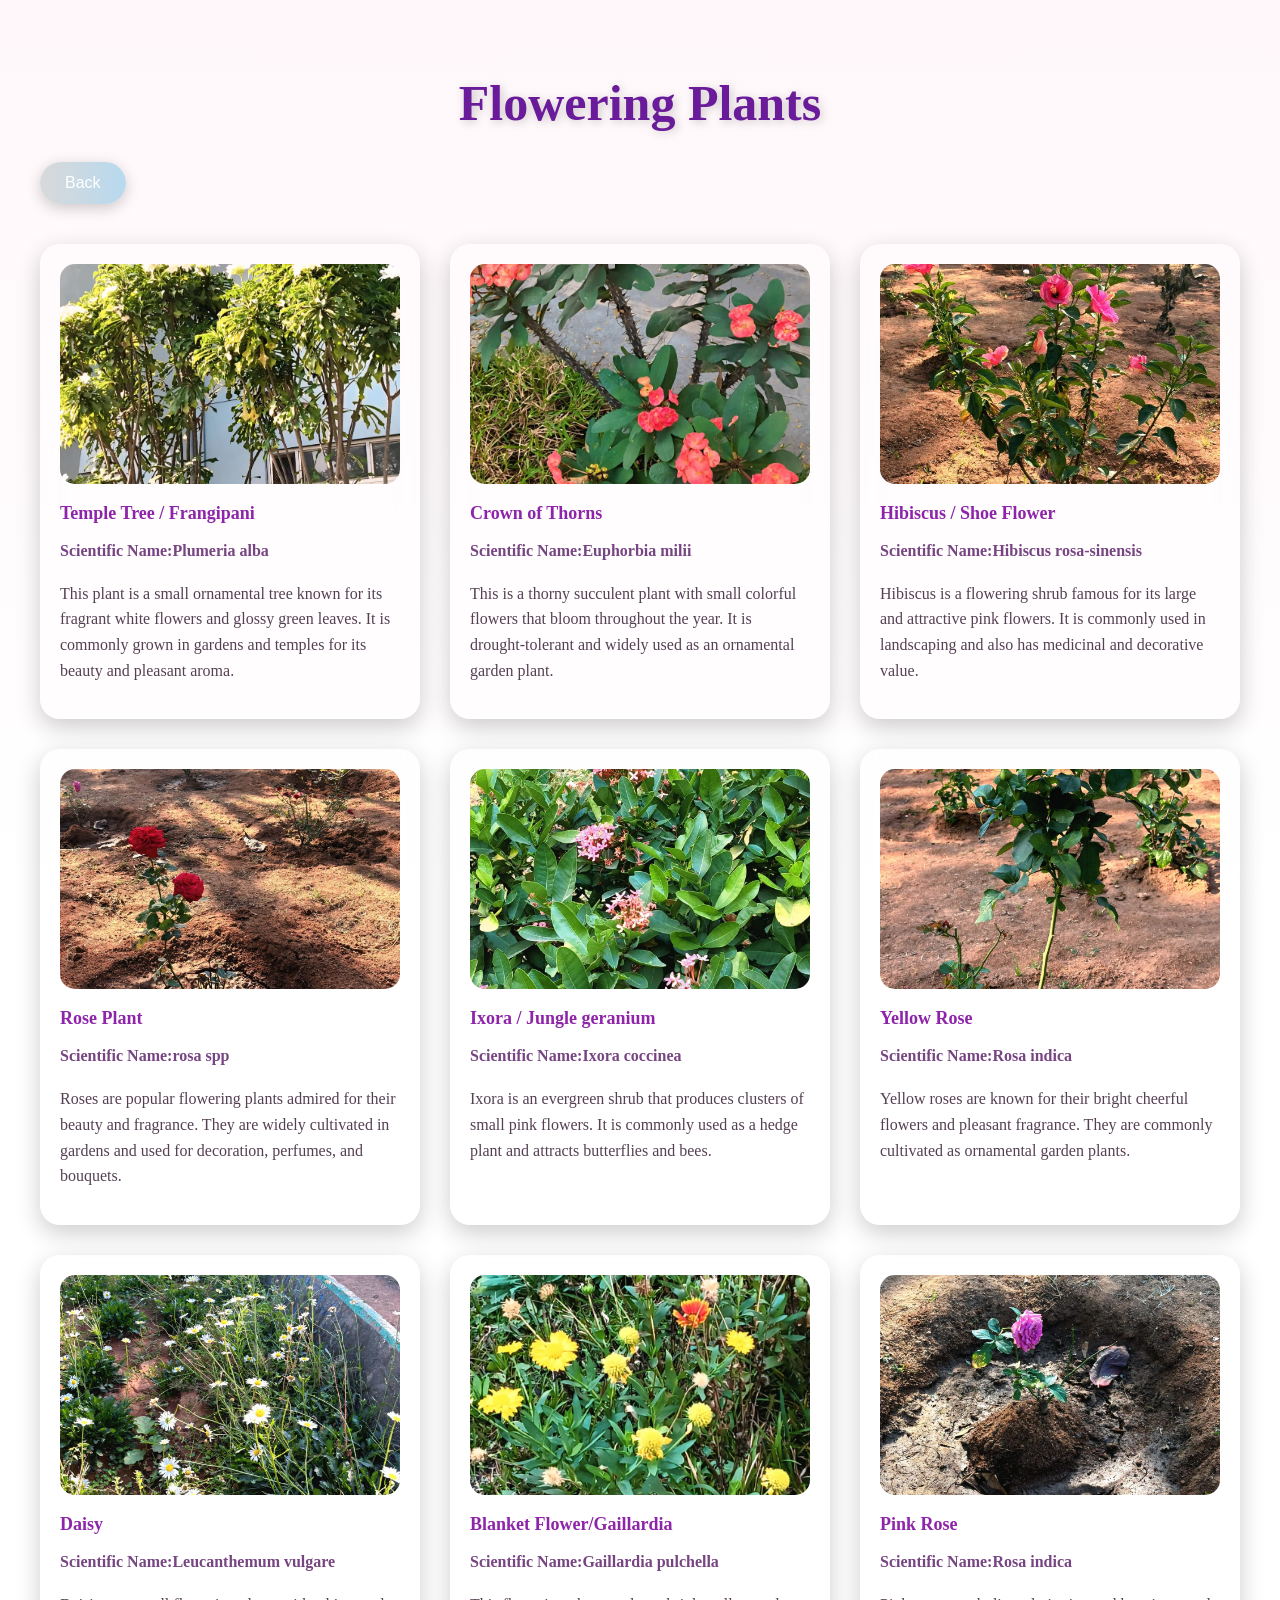
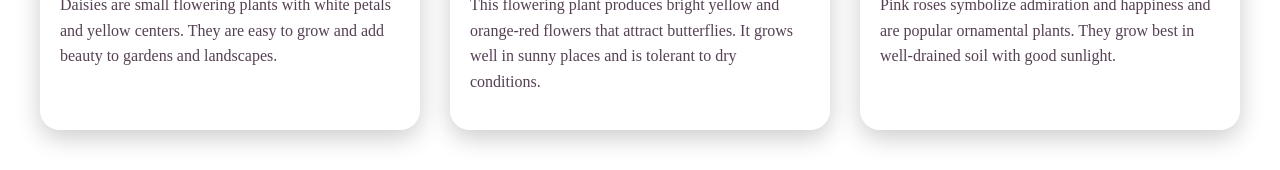
==== flowering.html @ 228ea23a "Add new project files" ====
<!DOCTYPE html>
<html lang="en">

<head>
    <meta charset="UTF-8">
    <meta name="viewport" content="width=device-width, initial-scale=1.0">
    <title>Flowering Plants</title>

    <style>

        body{
    margin:0;
    padding:40px;
    font-family:cursive;

    background:
    linear-gradient(rgba(255,240,245,0.5),
    rgba(255,255,255,0.5)),
    url("https://images.unsplash.com/photo-1490750967868-88aa4486c946?q=80&w=1974&auto=format&fit=crop");

    background-size:cover;
    background-position:center;
    background-attachment:fixed;
}
        h1{
    text-align:center;
    font-size:50px;
    color:#6a1b9a;
    margin-bottom:30px;
    text-shadow:2px 2px 10px rgba(0,0,0,0.2);
}
       .gallery{
    display:grid;
    grid-template-columns:repeat(auto-fit,minmax(280px,1fr));
    gap:30px;
}

        .plant-box{
    background:rgba(255,255,255,0.25);
    backdrop-filter:blur(10px);

    border-radius:20px;
    padding:20px;

    box-shadow:0 8px 25px rgba(0,0,0,0.2);

    transition:0.4s;
}
.plant-box:hover{
    transform:translateY(-10px) scale(1.02);
}
        .plant-box img{
    width:100%;
    height:220px;
    object-fit:cover;
    border-radius:15px;
}
.plant-box h3{
    font-size:large;
    color:#8e24aa;
    margin-top:15px;
}
.plant-box h4{
    color:#764582;
    margin-top:15px;
}

.plant-box p{
    color:#554053;
    line-height:1.6;
}
        .back button{
    padding:12px 25px;
    border:none;
    border-radius:30px;
    margin-bottom:40px;
    background:linear-gradient(to right,#d8d9d9,#b7d9ef);

    color:white;
    font-size:16px;
    cursor:pointer;

    box-shadow:0 4px 15px rgba(0,0,0,0.2);
}
    </style>

</head>

<body>

    <h1>Flowering Plants</h1>

    <a href="plants.html" class="back">
        <button>Back</button>
    </a>

    <div class="gallery">

        <div class="plant-box">

            <img src="images/temple tree.jpeg">
            <h3>Temple Tree / Frangipani</h3>
            <h4>Scientific Name:Plumeria alba</h4>
            <p>This plant is a small ornamental tree known for its fragrant white flowers and glossy green leaves. 
                It is commonly grown in gardens and temples for its beauty and pleasant aroma.</p>

        </div>
        
        <div class="plant-box">

            <img src="images/crown of thorns.jpeg">
            <h3>Crown of Thorns</h3>
            <h4>Scientific Name:Euphorbia milii</h4>
            <p>This is a thorny succulent plant with small colorful flowers that bloom throughout the year. It is drought-tolerant and widely used as an ornamental garden plant.
            </p>

        </div>

        <div class="plant-box">

            <img src="images/hibiscus.jpeg">
            <h3>Hibiscus / Shoe Flower</h3>
            <h4>Scientific Name:Hibiscus rosa-sinensis</h4>
            <p>Hibiscus is a flowering shrub famous for its large and attractive pink flowers. It is commonly used in landscaping and also has medicinal and decorative value.</p>

        </div>

        <div class="plant-box">

            <img src="images/rose plant.jpeg">
            <h3>Rose Plant</h3>
            <h4>Scientific Name:rosa spp</h4>
            <p>Roses are popular flowering plants admired for their beauty and fragrance. They are widely cultivated in gardens and used for decoration, perfumes, and bouquets.</p>

        </div>
        <div class="plant-box">

            <img src="images/ixora.jpeg">
            <h3>Ixora / Jungle geranium</h3>
            <h4>Scientific Name:Ixora coccinea</h4>
            <p>Ixora is an evergreen shrub that produces clusters of small pink flowers. It is commonly used as a hedge plant and attracts butterflies and bees.</p>

        </div>
        <div class="plant-box">

            <img src="images/yellow rose.jpeg">
            <h3>Yellow Rose</h3>
            <h4>Scientific Name:Rosa indica</h4>
            <p>Yellow roses are known for their bright cheerful flowers and pleasant fragrance. They
 are commonly cultivated as ornamental garden plants.</p>
        </div>
        <div class="plant-box">

            <img src="images/daisy.jpeg">
            <h3>Daisy</h3>
            <h4>Scientific Name:Leucanthemum vulgare</h4>
            <p>Daisies are small flowering plants with white petals and yellow centers. They are easy to grow and add beauty to gardens and landscapes.</p>

        </div>
        <div class="plant-box">

            <img src="images/blanket flower.jpeg">
            <h3>Blanket Flower/Gaillardia</h3>
            <h4>Scientific Name:Gaillardia pulchella</h4>
            <p>This flowering plant produces bright yellow and orange-red flowers that attract butterflies. It grows well in sunny places and is tolerant to dry conditions.</p>
        </div>
        <div class="plant-box">

            <img src="images/pink rose.jpeg">
            <h3>Pink Rose</h3>
            <h4>Scientific Name:Rosa indica</h4>
            <p>Pink roses symbolize admiration and happiness and are popular ornamental plants. They grow best in well-drained soil with good sunlight.</p>
        </div>

    </div>

</body>

</html>
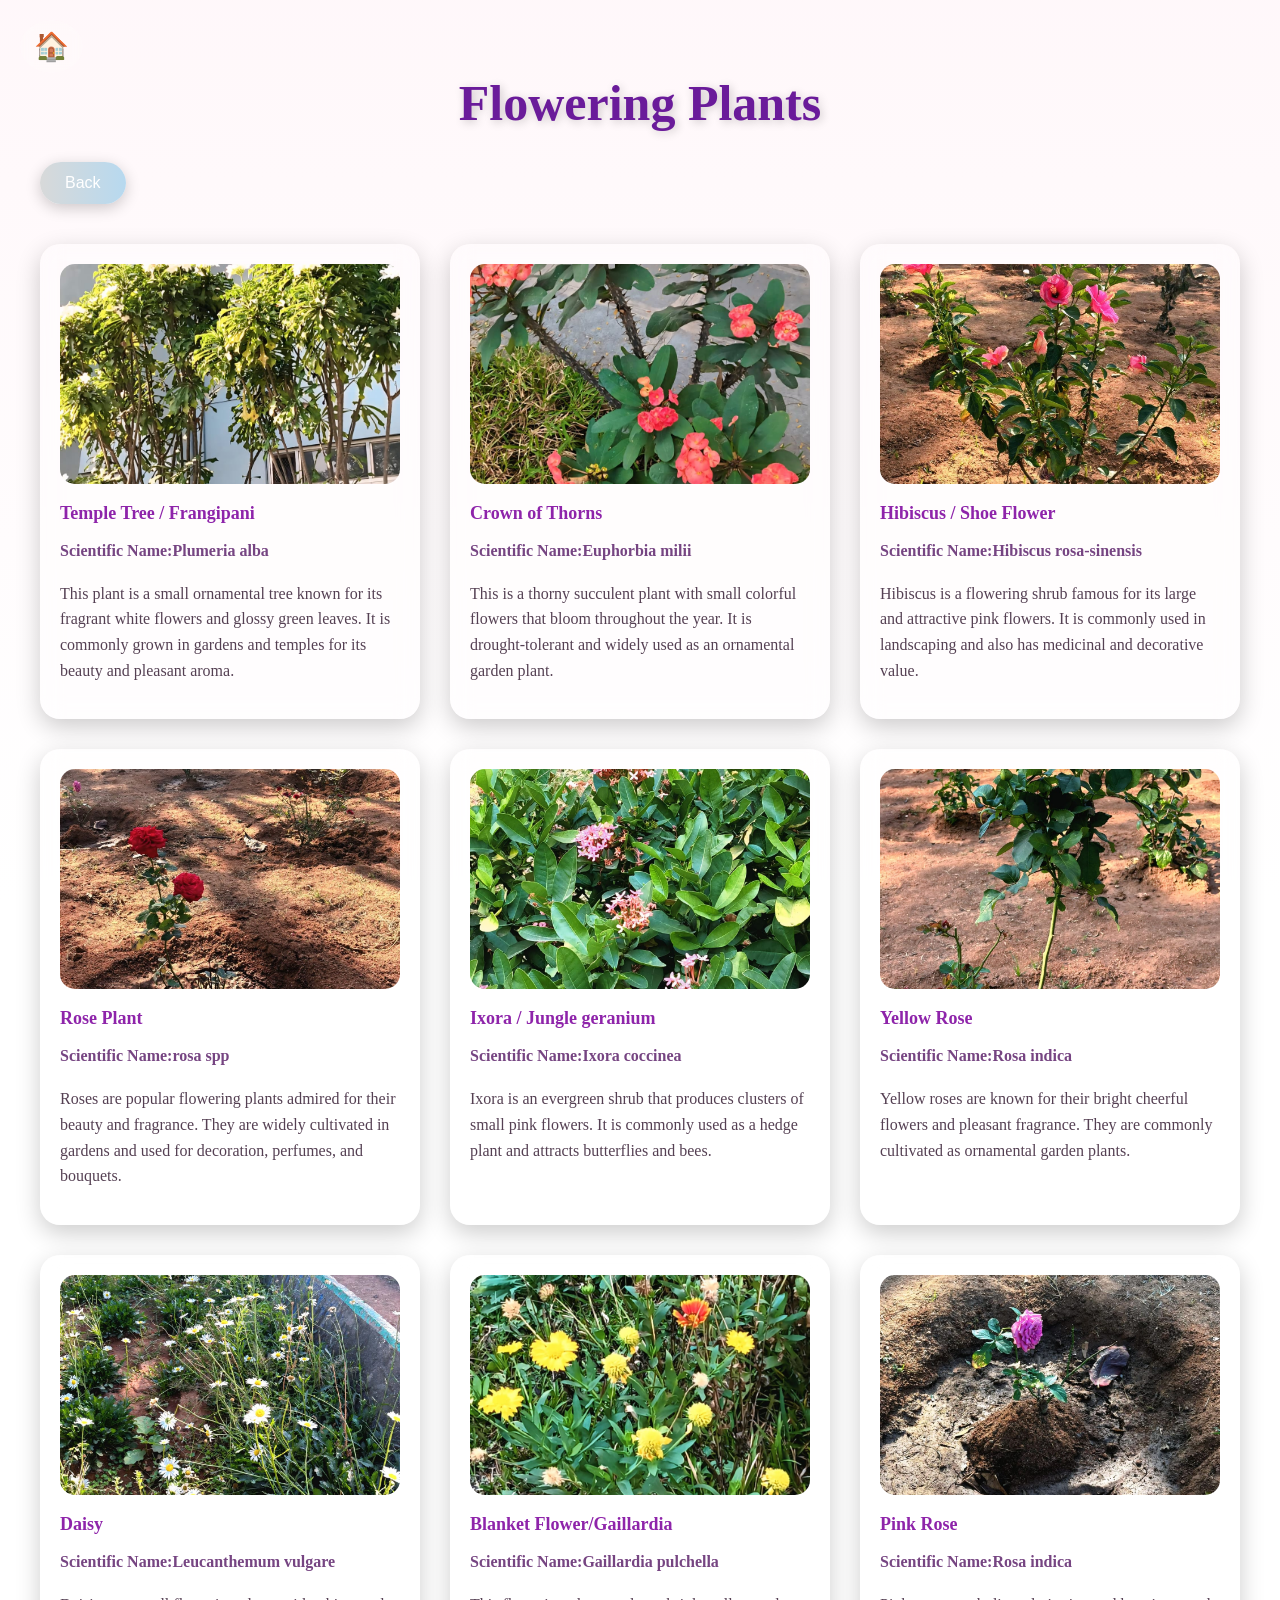
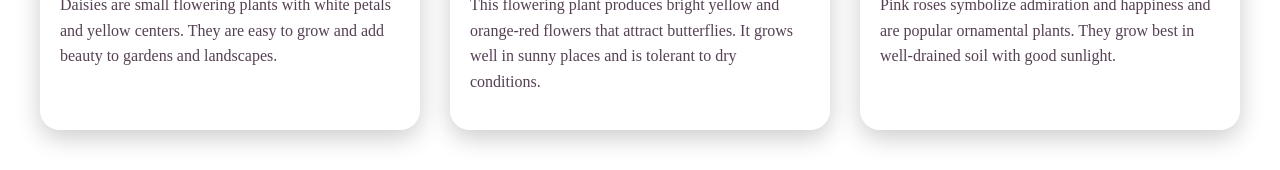
==== commit b1d59d3d: "update" ====
--- a/flowering.html
+++ b/flowering.html
@@ -82,6 +82,61 @@
 
     box-shadow:0 4px 15px rgba(0,0,0,0.2);
 }
+.home-icon{
+    position:fixed;
+    top:20px;
+    left:20px;
+
+    text-decoration:none;
+    font-size:28px;
+
+    background:rgba(255,255,255,0.15);
+    backdrop-filter:blur(6px);
+
+    padding:10px 14px;
+    border-radius:50%;
+
+    transition:0.3s;
+    z-index:1000;
+}
+
+.home-icon:hover{
+    transform:scale(1.1);
+    background:rgba(255,255,255,0.25);
+}
+
+.modal {
+    display: none;
+    position: fixed;
+    z-index: 999;
+    left: 0;
+    top: 0;
+    width: 100%;
+    height: 100%;
+    background: rgba(0,0,0,0.85);
+    justify-content: center;
+    align-items: center;
+    flex-direction: column;
+}
+
+.modal img {
+    width:auto;
+    height: auto;
+    max-width: 90vw;
+    max-height: 70vh;
+    object-fit: contain;
+    border-radius: 12px;
+}
+
+.close {
+    position: absolute;
+    top: 20px;
+    right: 30px;
+    font-size: 35px;
+    color: white;
+    cursor: pointer;
+}
+
     </style>
 
 </head>
@@ -93,12 +148,12 @@
     <a href="plants.html" class="back">
         <button>Back</button>
     </a>
-
+    <a href="index.html" class="home-icon">🏠</a>
     <div class="gallery">
 
         <div class="plant-box">
-
-            <img src="images/temple tree.jpeg">
+            
+            <img src="images/temple tree.jpeg" data-location="Near Inigo Block" class="plant-img">
             <h3>Temple Tree / Frangipani</h3>
             <h4>Scientific Name:Plumeria alba</h4>
             <p>This plant is a small ornamental tree known for its fragrant white flowers and glossy green leaves. 
@@ -171,9 +226,50 @@
             <h4>Scientific Name:Rosa indica</h4>
             <p>Pink roses symbolize admiration and happiness and are popular ornamental plants. They grow best in well-drained soil with good sunlight.</p>
         </div>
-
+        
     </div>
 
+    <div id="modal" class="modal">
+    <span class="close" onclick="closeModal()">&times;</span>
+
+    <img id="modal-img">
+
+    <p id="plant-location" style="color:white; font-size:20px; margin-top:15px;"></p>
+    </div>
+
+
+    <script>
+document.addEventListener("DOMContentLoaded", function () {
+
+    const modal = document.getElementById("modal");
+    const modalImg = document.getElementById("modal-img");
+    const locationText = document.getElementById("plant-location");
+
+    const images = document.querySelectorAll(".plant-img");
+
+    images.forEach(img => {
+        img.addEventListener("click", function () {
+            modal.style.display = "flex";
+            modalImg.src = this.src;
+
+            const loc = this.getAttribute("data-location");
+            locationText.textContent = loc ? "Location: " + loc : "Location not available";
+        });
+    });
+
+    window.closeModal = function () {
+        modal.style.display = "none";
+    };
+
+    window.onclick = function (e) {
+        if (e.target === modal) {
+            modal.style.display = "none";
+        }
+    };
+
+});
+</script>
+
 </body>
 
 </html>
